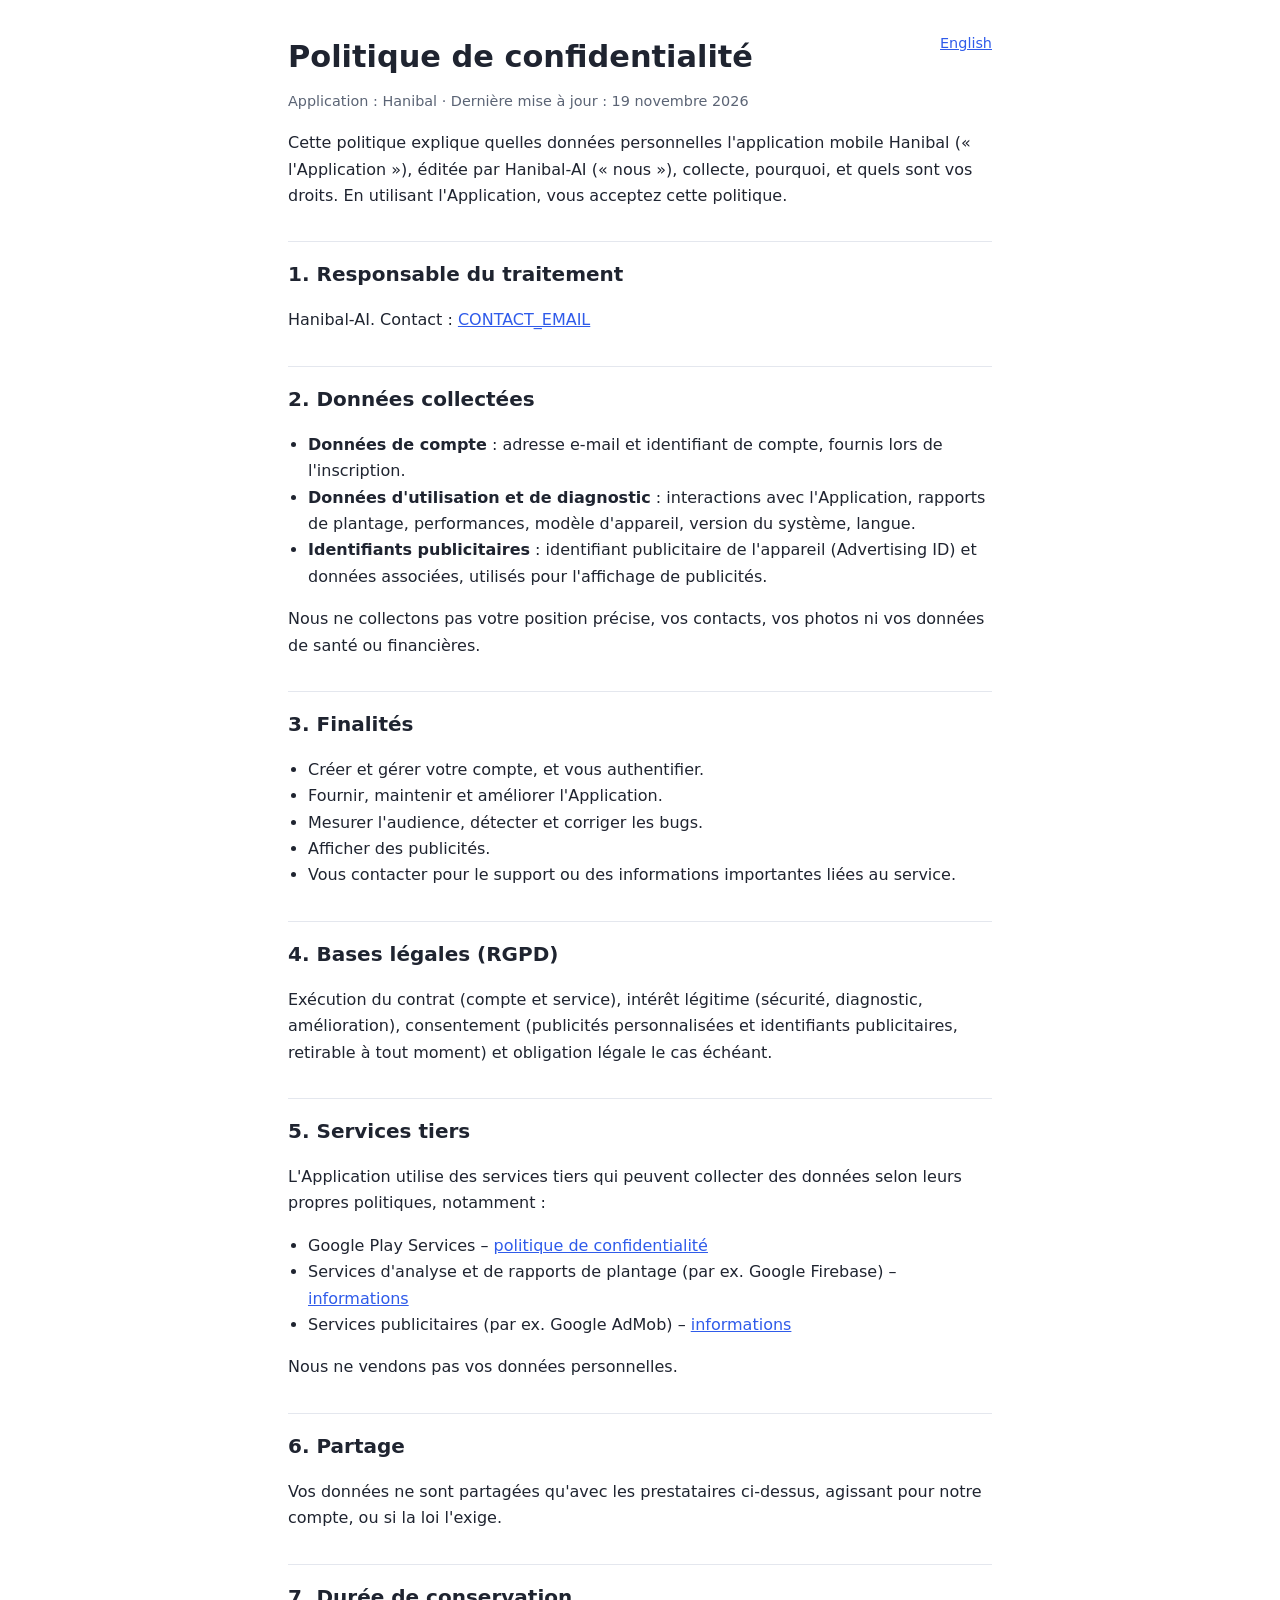
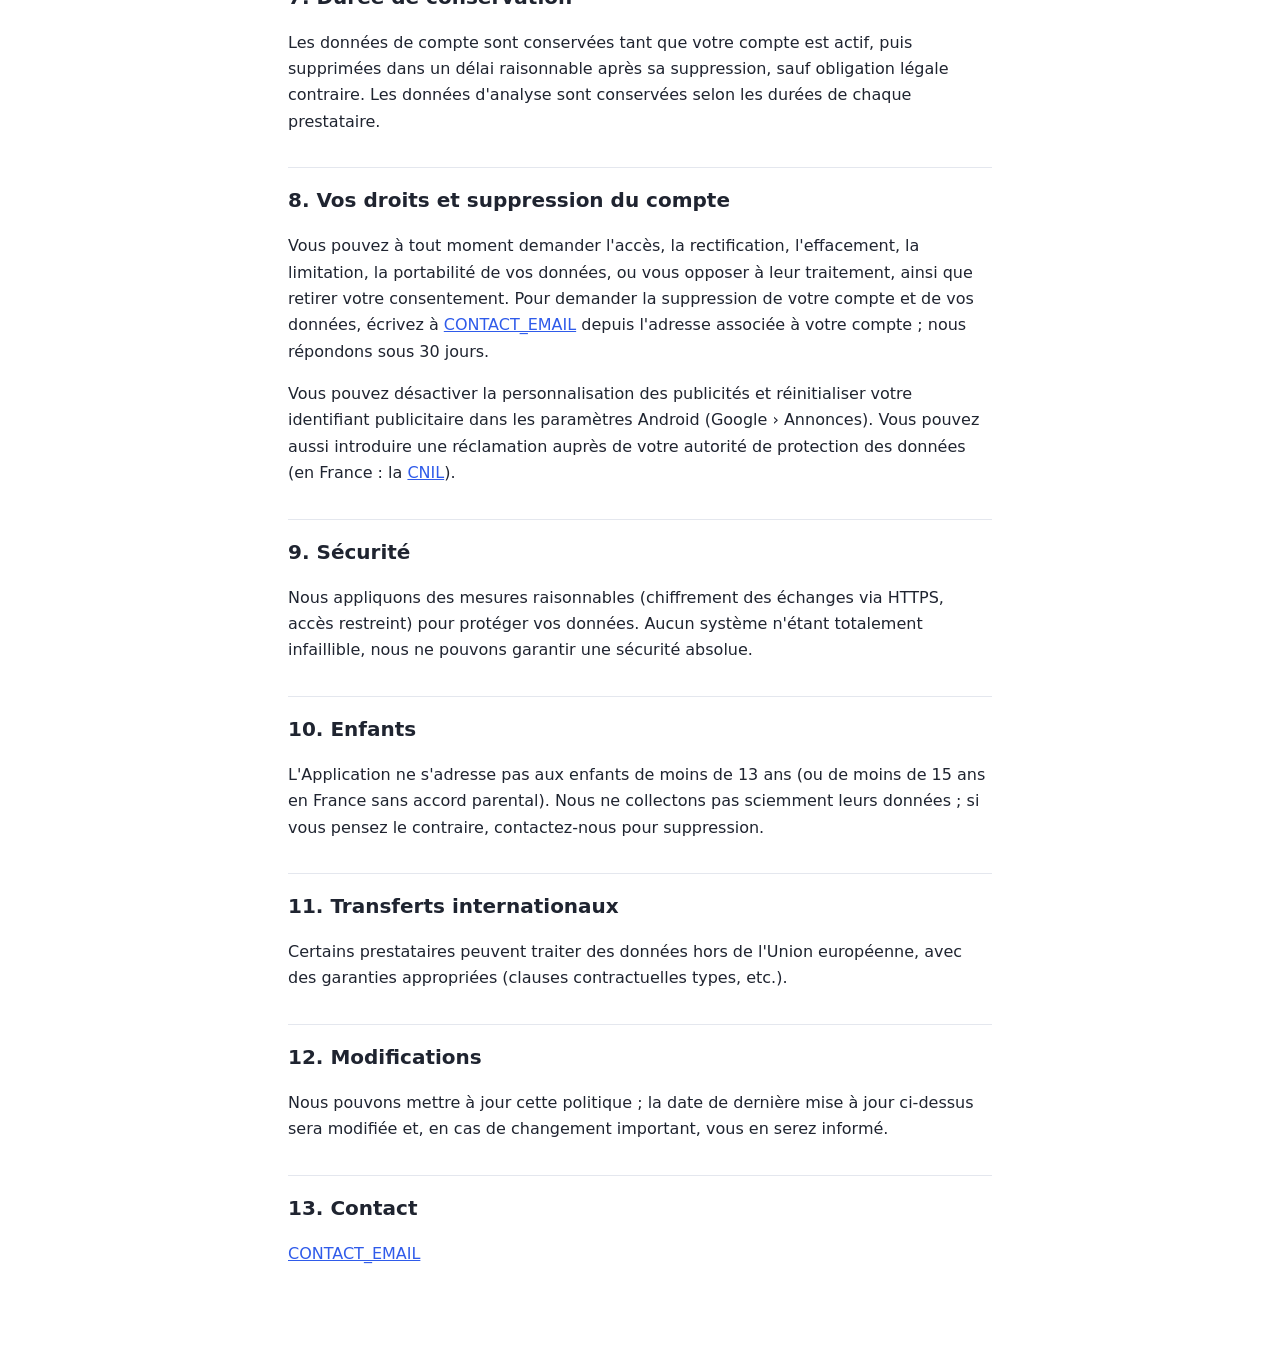
==== fr.html @ 9bd1adf8 "feat: first commit" ====
<!doctype html>
<html lang="fr">
<head>
<meta charset="utf-8">
<meta name="viewport" content="width=device-width,initial-scale=1">
<title>Politique de confidentialité – Hanibal</title>
<meta name="description" content="Politique de confidentialité de l'application Hanibal">
<link rel="stylesheet" href="style.css">
</head>
<body>
<main>
  <a class="lang" href="en.html" hreflang="en">English</a>
  <h1>Politique de confidentialité</h1>
  <p class="muted">Application : Hanibal · Dernière mise à jour : 19 novembre 2026</p>

  <p>Cette politique explique quelles données personnelles l'application mobile Hanibal (« l'Application »), éditée par Hanibal-AI (« nous »), collecte, pourquoi, et quels sont vos droits. En utilisant l'Application, vous acceptez cette politique.</p>

  <h2>1. Responsable du traitement</h2>
  <p>Hanibal-AI. Contact : <a href="mailto:CONTACT_EMAIL">CONTACT_EMAIL</a></p>

  <h2>2. Données collectées</h2>
  <ul>
    <li><strong>Données de compte</strong> : adresse e-mail et identifiant de compte, fournis lors de l'inscription.</li>
    <li><strong>Données d'utilisation et de diagnostic</strong> : interactions avec l'Application, rapports de plantage, performances, modèle d'appareil, version du système, langue.</li>
    <li><strong>Identifiants publicitaires</strong> : identifiant publicitaire de l'appareil (Advertising ID) et données associées, utilisés pour l'affichage de publicités.</li>
  </ul>
  <p>Nous ne collectons pas votre position précise, vos contacts, vos photos ni vos données de santé ou financières.</p>

  <h2>3. Finalités</h2>
  <ul>
    <li>Créer et gérer votre compte, et vous authentifier.</li>
    <li>Fournir, maintenir et améliorer l'Application.</li>
    <li>Mesurer l'audience, détecter et corriger les bugs.</li>
    <li>Afficher des publicités.</li>
    <li>Vous contacter pour le support ou des informations importantes liées au service.</li>
  </ul>

  <h2>4. Bases légales (RGPD)</h2>
  <p>Exécution du contrat (compte et service), intérêt légitime (sécurité, diagnostic, amélioration), consentement (publicités personnalisées et identifiants publicitaires, retirable à tout moment) et obligation légale le cas échéant.</p>

  <h2>5. Services tiers</h2>
  <p>L'Application utilise des services tiers qui peuvent collecter des données selon leurs propres politiques, notamment :</p>
  <ul>
    <li>Google Play Services – <a href="https://policies.google.com/privacy">politique de confidentialité</a></li>
    <li>Services d'analyse et de rapports de plantage (par ex. Google Firebase) – <a href="https://firebase.google.com/support/privacy">informations</a></li>
    <li>Services publicitaires (par ex. Google AdMob) – <a href="https://policies.google.com/technologies/ads">informations</a></li>
  </ul>
  <p>Nous ne vendons pas vos données personnelles.</p>

  <h2>6. Partage</h2>
  <p>Vos données ne sont partagées qu'avec les prestataires ci-dessus, agissant pour notre compte, ou si la loi l'exige.</p>

  <h2>7. Durée de conservation</h2>
  <p>Les données de compte sont conservées tant que votre compte est actif, puis supprimées dans un délai raisonnable après sa suppression, sauf obligation légale contraire. Les données d'analyse sont conservées selon les durées de chaque prestataire.</p>

  <h2>8. Vos droits et suppression du compte</h2>
  <p>Vous pouvez à tout moment demander l'accès, la rectification, l'effacement, la limitation, la portabilité de vos données, ou vous opposer à leur traitement, ainsi que retirer votre consentement. Pour demander la suppression de votre compte et de vos données, écrivez à <a href="mailto:CONTACT_EMAIL">CONTACT_EMAIL</a> depuis l'adresse associée à votre compte ; nous répondons sous 30 jours.</p>
  <p>Vous pouvez désactiver la personnalisation des publicités et réinitialiser votre identifiant publicitaire dans les paramètres Android (Google › Annonces). Vous pouvez aussi introduire une réclamation auprès de votre autorité de protection des données (en France : la <a href="https://www.cnil.fr">CNIL</a>).</p>

  <h2>9. Sécurité</h2>
  <p>Nous appliquons des mesures raisonnables (chiffrement des échanges via HTTPS, accès restreint) pour protéger vos données. Aucun système n'étant totalement infaillible, nous ne pouvons garantir une sécurité absolue.</p>

  <h2>10. Enfants</h2>
  <p>L'Application ne s'adresse pas aux enfants de moins de 13 ans (ou de moins de 15 ans en France sans accord parental). Nous ne collectons pas sciemment leurs données ; si vous pensez le contraire, contactez-nous pour suppression.</p>

  <h2>11. Transferts internationaux</h2>
  <p>Certains prestataires peuvent traiter des données hors de l'Union européenne, avec des garanties appropriées (clauses contractuelles types, etc.).</p>

  <h2>12. Modifications</h2>
  <p>Nous pouvons mettre à jour cette politique ; la date de dernière mise à jour ci-dessus sera modifiée et, en cas de changement important, vous en serez informé.</p>

  <h2>13. Contact</h2>
  <p><a href="mailto:CONTACT_EMAIL">CONTACT_EMAIL</a></p>
</main>
</body>
</html>
---- style.css ----
:root{--bg:#fff;--fg:#1f2430;--muted:#5b6475;--accent:#2f5bea;--line:#e4e7ee}
@media(prefers-color-scheme:dark){:root{--bg:#14171f;--fg:#e8eaf0;--muted:#9aa3b5;--accent:#7b9bff;--line:#2a3040}}
*{box-sizing:border-box}
body{margin:0;background:var(--bg);color:var(--fg);font:16px/1.65 system-ui,-apple-system,"Segoe UI",Roboto,sans-serif}
main{max-width:46rem;margin:0 auto;padding:2rem 1rem 4rem}
h1{font-size:1.9rem;line-height:1.25;margin:.2em 0}
h2{font-size:1.25rem;margin:2rem 0 .5rem;padding-top:1rem;border-top:1px solid var(--line)}
a{color:var(--accent)}
.muted{color:var(--muted);font-size:.9rem}
.lang{float:right;font-size:.9rem}
ul{padding-left:1.25rem}
.choices{display:flex;gap:1rem;flex-wrap:wrap;margin-top:1.5rem}
.choices a{padding:.8rem 1.4rem;border:1px solid var(--line);border-radius:.6rem;text-decoration:none;font-weight:600}
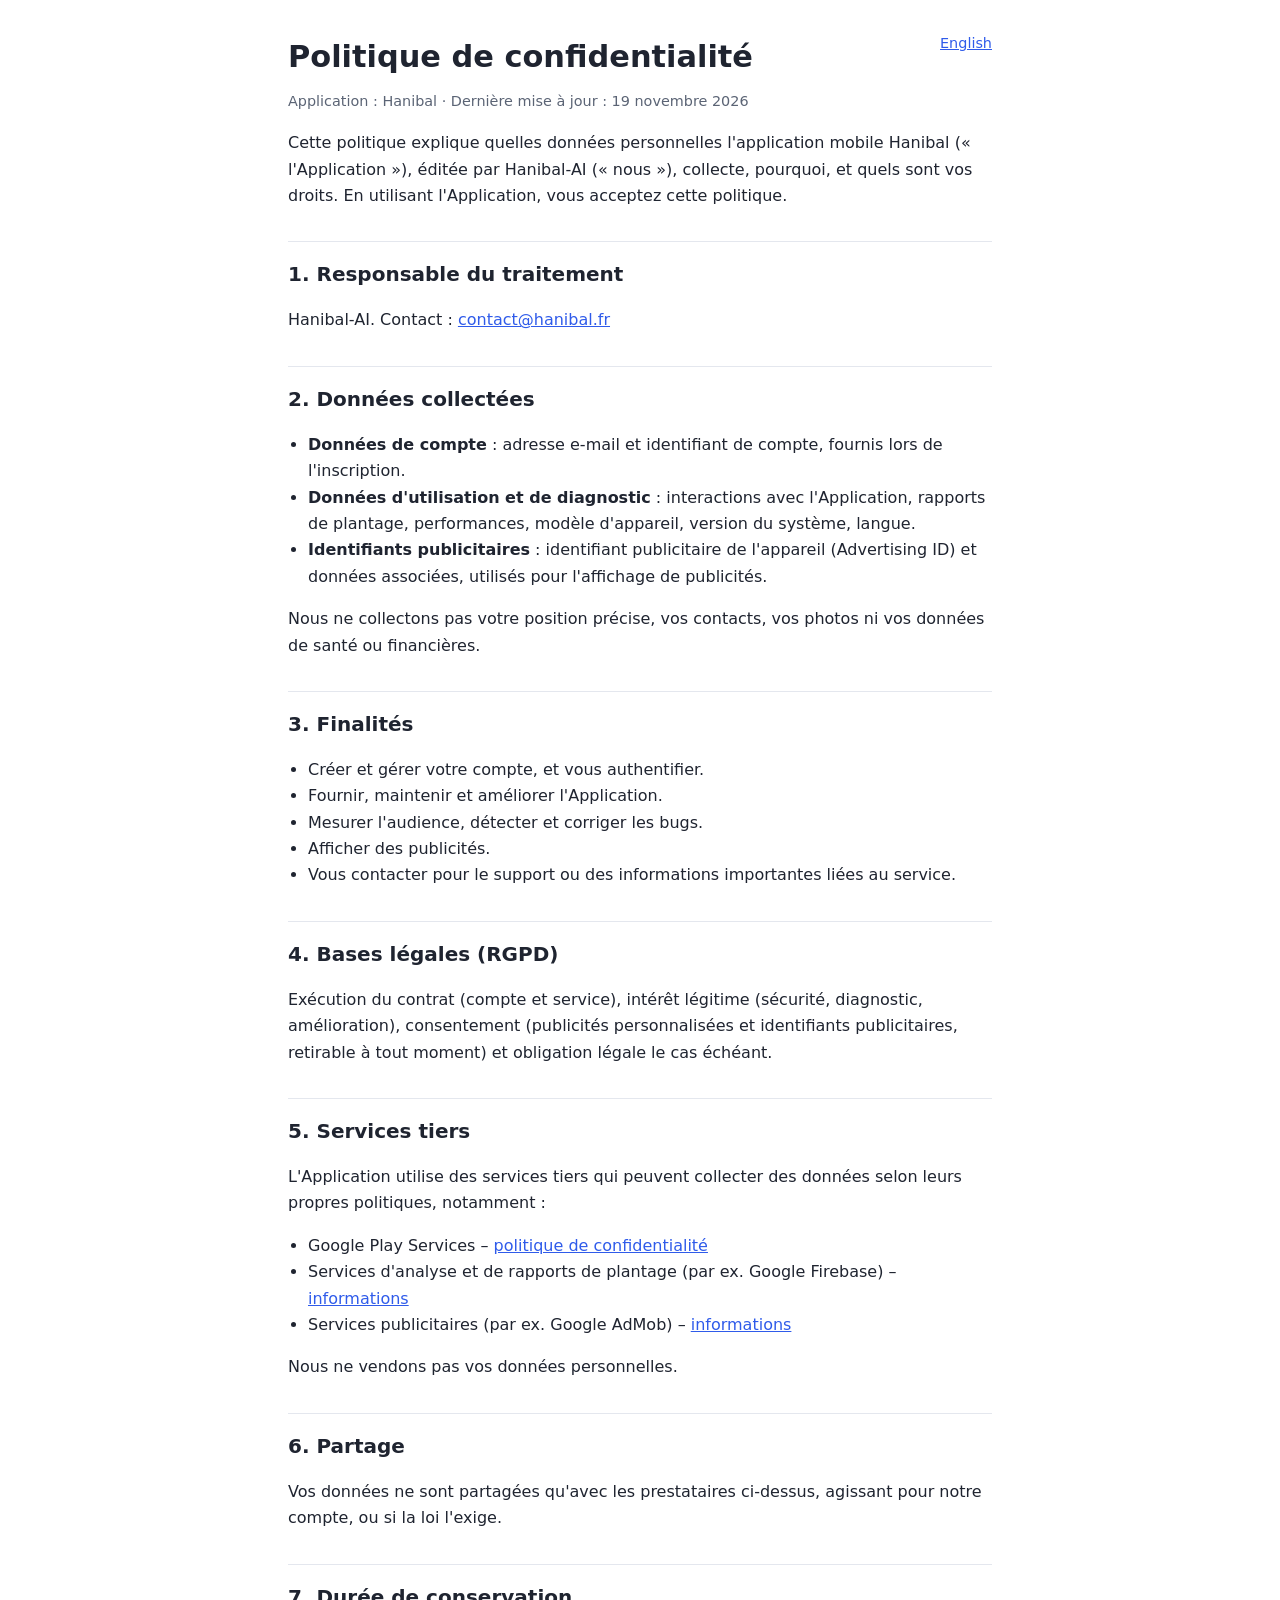
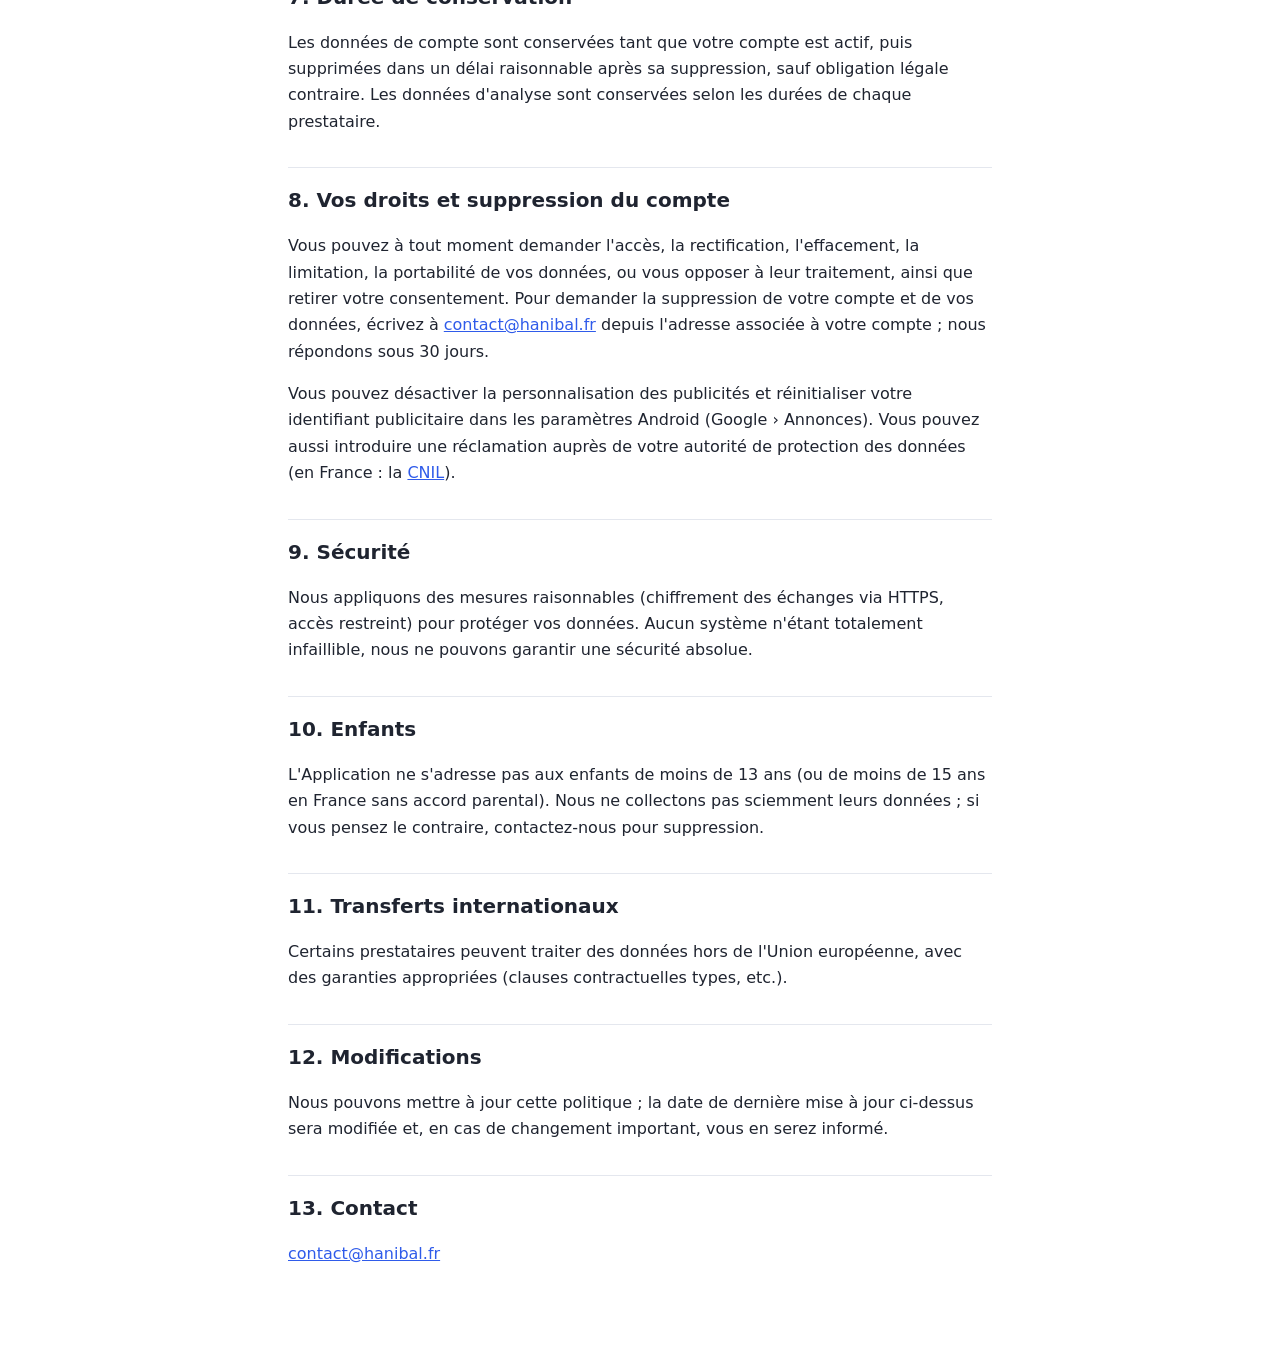
==== commit 5c877b4d: "feat: add email information" ====
--- a/fr.html
+++ b/fr.html
@@ -16,7 +16,7 @@
   <p>Cette politique explique quelles données personnelles l'application mobile Hanibal (« l'Application »), éditée par Hanibal-AI (« nous »), collecte, pourquoi, et quels sont vos droits. En utilisant l'Application, vous acceptez cette politique.</p>
 
   <h2>1. Responsable du traitement</h2>
-  <p>Hanibal-AI. Contact : <a href="mailto:CONTACT_EMAIL">CONTACT_EMAIL</a></p>
+  <p>Hanibal-AI. Contact : <a href="mailto:contact@hanibal.fr">contact@hanibal.fr</a></p>
 
   <h2>2. Données collectées</h2>
   <ul>
@@ -54,7 +54,7 @@
   <p>Les données de compte sont conservées tant que votre compte est actif, puis supprimées dans un délai raisonnable après sa suppression, sauf obligation légale contraire. Les données d'analyse sont conservées selon les durées de chaque prestataire.</p>
 
   <h2>8. Vos droits et suppression du compte</h2>
-  <p>Vous pouvez à tout moment demander l'accès, la rectification, l'effacement, la limitation, la portabilité de vos données, ou vous opposer à leur traitement, ainsi que retirer votre consentement. Pour demander la suppression de votre compte et de vos données, écrivez à <a href="mailto:CONTACT_EMAIL">CONTACT_EMAIL</a> depuis l'adresse associée à votre compte ; nous répondons sous 30 jours.</p>
+  <p>Vous pouvez à tout moment demander l'accès, la rectification, l'effacement, la limitation, la portabilité de vos données, ou vous opposer à leur traitement, ainsi que retirer votre consentement. Pour demander la suppression de votre compte et de vos données, écrivez à <a href="mailto:contact@hanibal.fr">contact@hanibal.fr</a> depuis l'adresse associée à votre compte ; nous répondons sous 30 jours.</p>
   <p>Vous pouvez désactiver la personnalisation des publicités et réinitialiser votre identifiant publicitaire dans les paramètres Android (Google › Annonces). Vous pouvez aussi introduire une réclamation auprès de votre autorité de protection des données (en France : la <a href="https://www.cnil.fr">CNIL</a>).</p>
 
   <h2>9. Sécurité</h2>
@@ -70,7 +70,7 @@
   <p>Nous pouvons mettre à jour cette politique ; la date de dernière mise à jour ci-dessus sera modifiée et, en cas de changement important, vous en serez informé.</p>
 
   <h2>13. Contact</h2>
-  <p><a href="mailto:CONTACT_EMAIL">CONTACT_EMAIL</a></p>
+  <p><a href="mailto:contact@hanibal.fr">contact@hanibal.fr</a></p>
 </main>
 </body>
 </html>
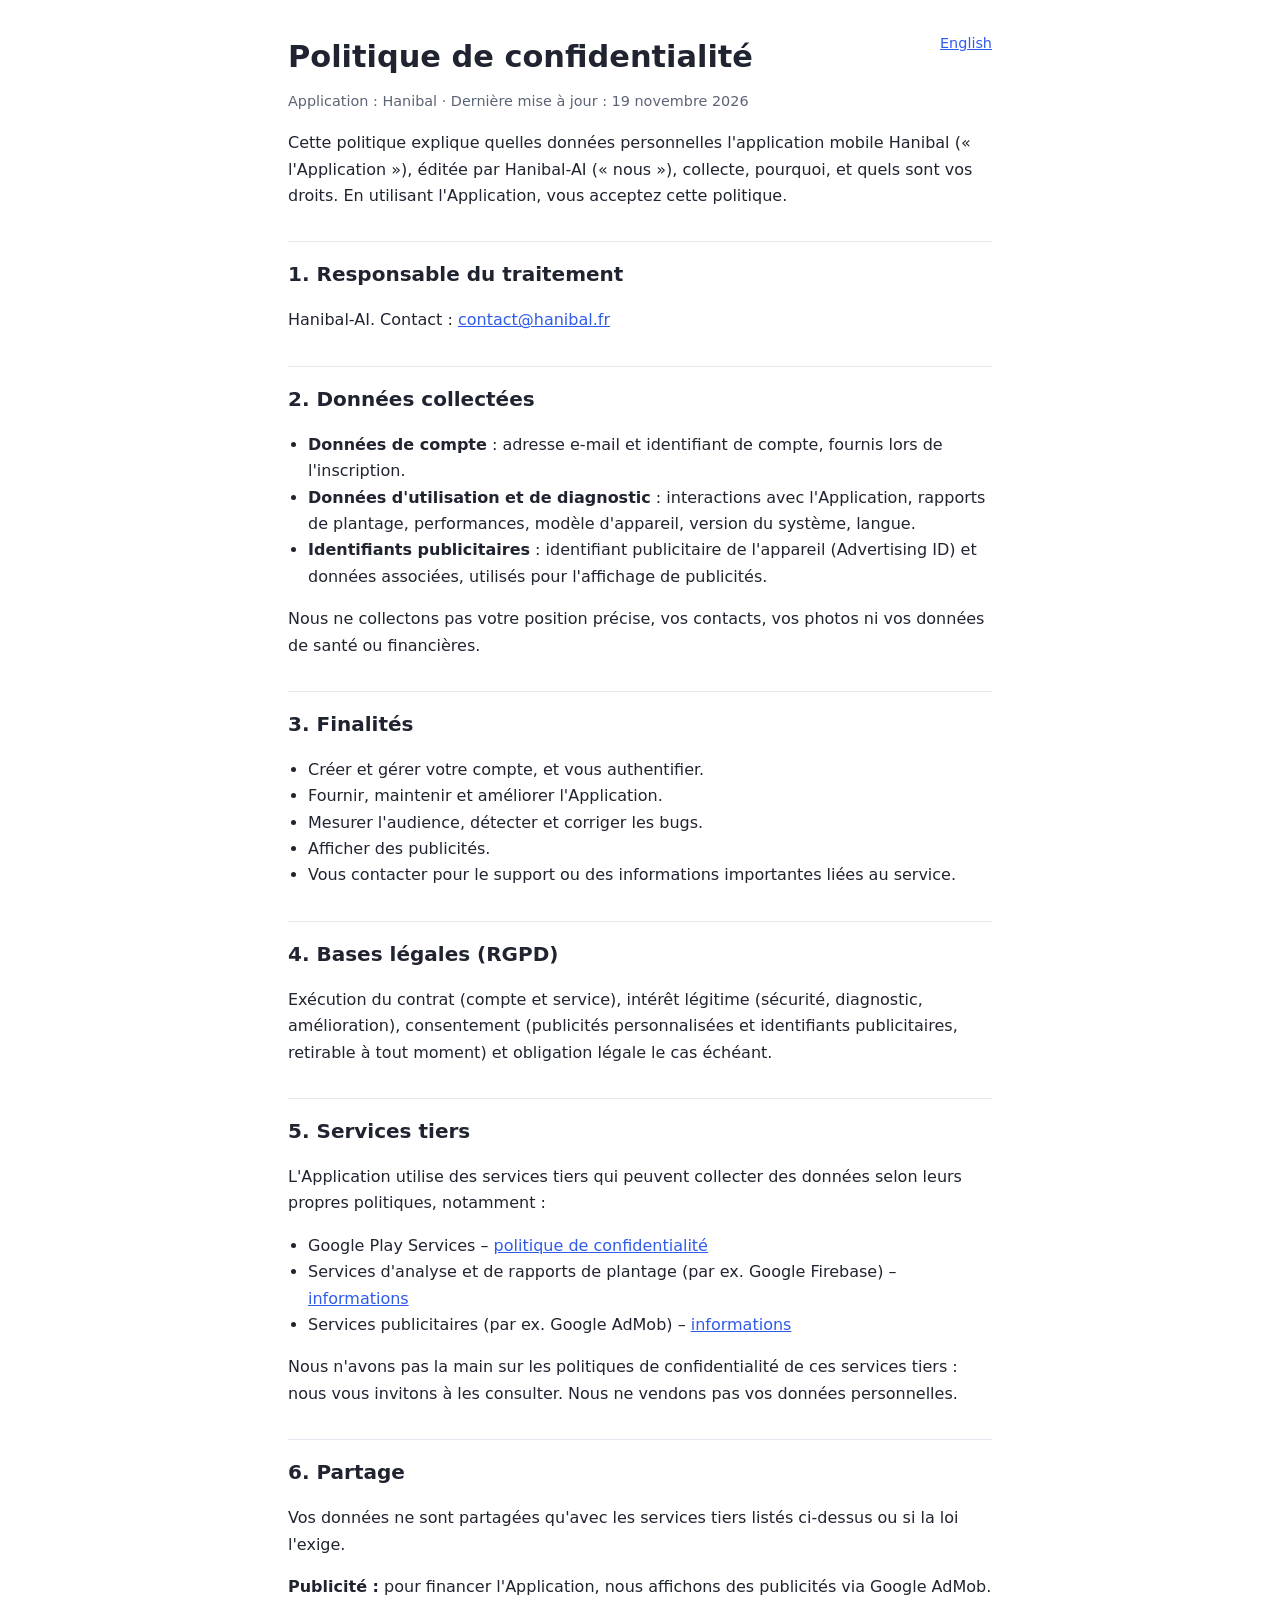
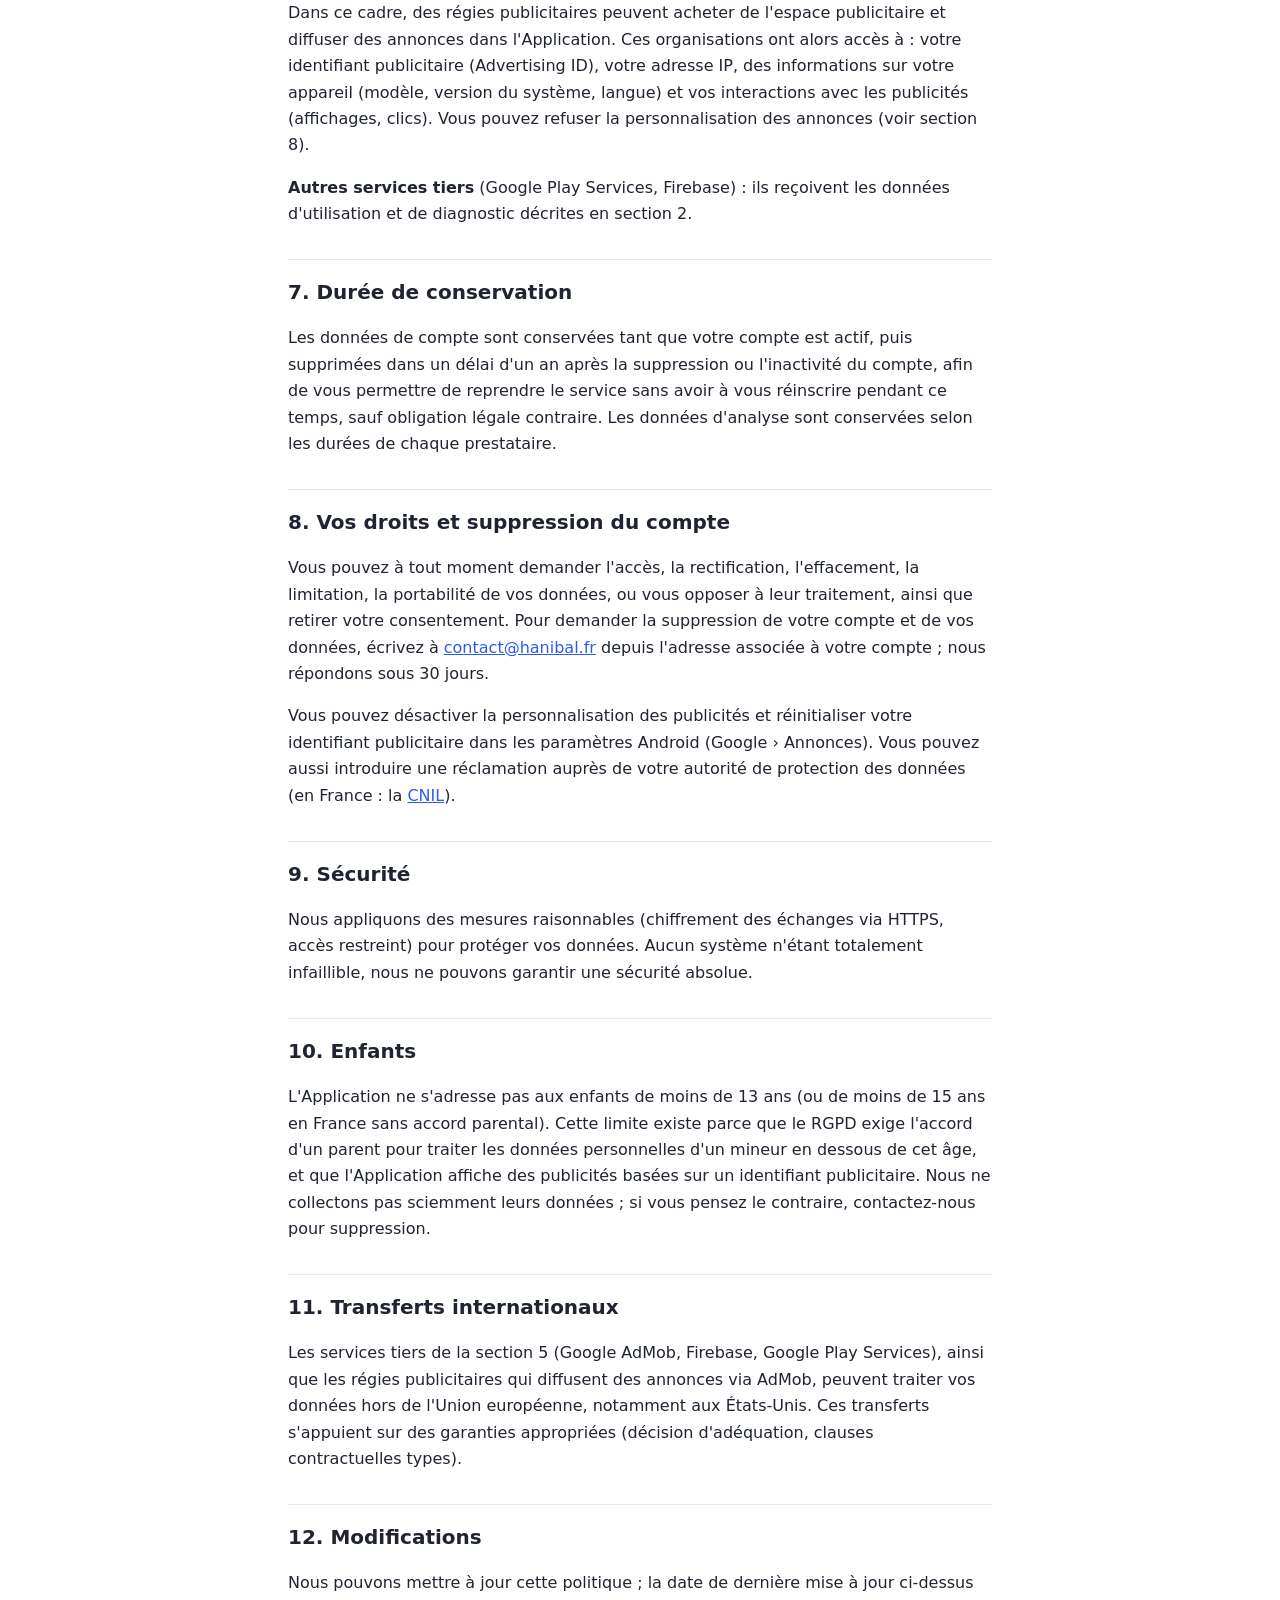
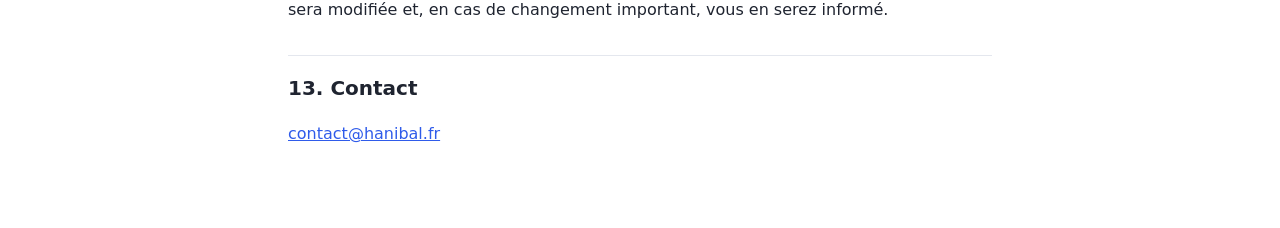
==== commit 6a424efa: "feat: change text" ====
--- a/fr.html
+++ b/fr.html
@@ -45,13 +45,15 @@
     <li>Services d'analyse et de rapports de plantage (par ex. Google Firebase) – <a href="https://firebase.google.com/support/privacy">informations</a></li>
     <li>Services publicitaires (par ex. Google AdMob) – <a href="https://policies.google.com/technologies/ads">informations</a></li>
   </ul>
-  <p>Nous ne vendons pas vos données personnelles.</p>
+  <p>Nous n'avons pas la main sur les politiques de confidentialité de ces services tiers : nous vous invitons à les consulter. Nous ne vendons pas vos données personnelles.</p>
 
   <h2>6. Partage</h2>
-  <p>Vos données ne sont partagées qu'avec les prestataires ci-dessus, agissant pour notre compte, ou si la loi l'exige.</p>
+  <p>Vos données ne sont partagées qu'avec les services tiers listés ci-dessus ou si la loi l'exige.</p>
+  <p><strong>Publicité :</strong> pour financer l'Application, nous affichons des publicités via Google AdMob. Dans ce cadre, des régies publicitaires peuvent acheter de l'espace publicitaire et diffuser des annonces dans l'Application. Ces organisations ont alors accès à : votre identifiant publicitaire (Advertising ID), votre adresse IP, des informations sur votre appareil (modèle, version du système, langue) et vos interactions avec les publicités (affichages, clics). Vous pouvez refuser la personnalisation des annonces (voir section 8).</p>
+  <p><strong>Autres services tiers</strong> (Google Play Services, Firebase) : ils reçoivent les données d'utilisation et de diagnostic décrites en section 2.</p>
 
   <h2>7. Durée de conservation</h2>
-  <p>Les données de compte sont conservées tant que votre compte est actif, puis supprimées dans un délai raisonnable après sa suppression, sauf obligation légale contraire. Les données d'analyse sont conservées selon les durées de chaque prestataire.</p>
+  <p>Les données de compte sont conservées tant que votre compte est actif, puis supprimées dans un délai d'un an après la suppression ou l'inactivité du compte, afin de vous permettre de reprendre le service sans avoir à vous réinscrire pendant ce temps, sauf obligation légale contraire. Les données d'analyse sont conservées selon les durées de chaque prestataire.</p>
 
   <h2>8. Vos droits et suppression du compte</h2>
   <p>Vous pouvez à tout moment demander l'accès, la rectification, l'effacement, la limitation, la portabilité de vos données, ou vous opposer à leur traitement, ainsi que retirer votre consentement. Pour demander la suppression de votre compte et de vos données, écrivez à <a href="mailto:contact@hanibal.fr">contact@hanibal.fr</a> depuis l'adresse associée à votre compte ; nous répondons sous 30 jours.</p>
@@ -61,10 +63,10 @@
   <p>Nous appliquons des mesures raisonnables (chiffrement des échanges via HTTPS, accès restreint) pour protéger vos données. Aucun système n'étant totalement infaillible, nous ne pouvons garantir une sécurité absolue.</p>
 
   <h2>10. Enfants</h2>
-  <p>L'Application ne s'adresse pas aux enfants de moins de 13 ans (ou de moins de 15 ans en France sans accord parental). Nous ne collectons pas sciemment leurs données ; si vous pensez le contraire, contactez-nous pour suppression.</p>
+  <p>L'Application ne s'adresse pas aux enfants de moins de 13 ans (ou de moins de 15 ans en France sans accord parental). Cette limite existe parce que le RGPD exige l'accord d'un parent pour traiter les données personnelles d'un mineur en dessous de cet âge, et que l'Application affiche des publicités basées sur un identifiant publicitaire. Nous ne collectons pas sciemment leurs données ; si vous pensez le contraire, contactez-nous pour suppression.</p>
 
   <h2>11. Transferts internationaux</h2>
-  <p>Certains prestataires peuvent traiter des données hors de l'Union européenne, avec des garanties appropriées (clauses contractuelles types, etc.).</p>
+  <p>Les services tiers de la section 5 (Google AdMob, Firebase, Google Play Services), ainsi que les régies publicitaires qui diffusent des annonces via AdMob, peuvent traiter vos données hors de l'Union européenne, notamment aux États-Unis. Ces transferts s'appuient sur des garanties appropriées (décision d'adéquation, clauses contractuelles types).</p>
 
   <h2>12. Modifications</h2>
   <p>Nous pouvons mettre à jour cette politique ; la date de dernière mise à jour ci-dessus sera modifiée et, en cas de changement important, vous en serez informé.</p>
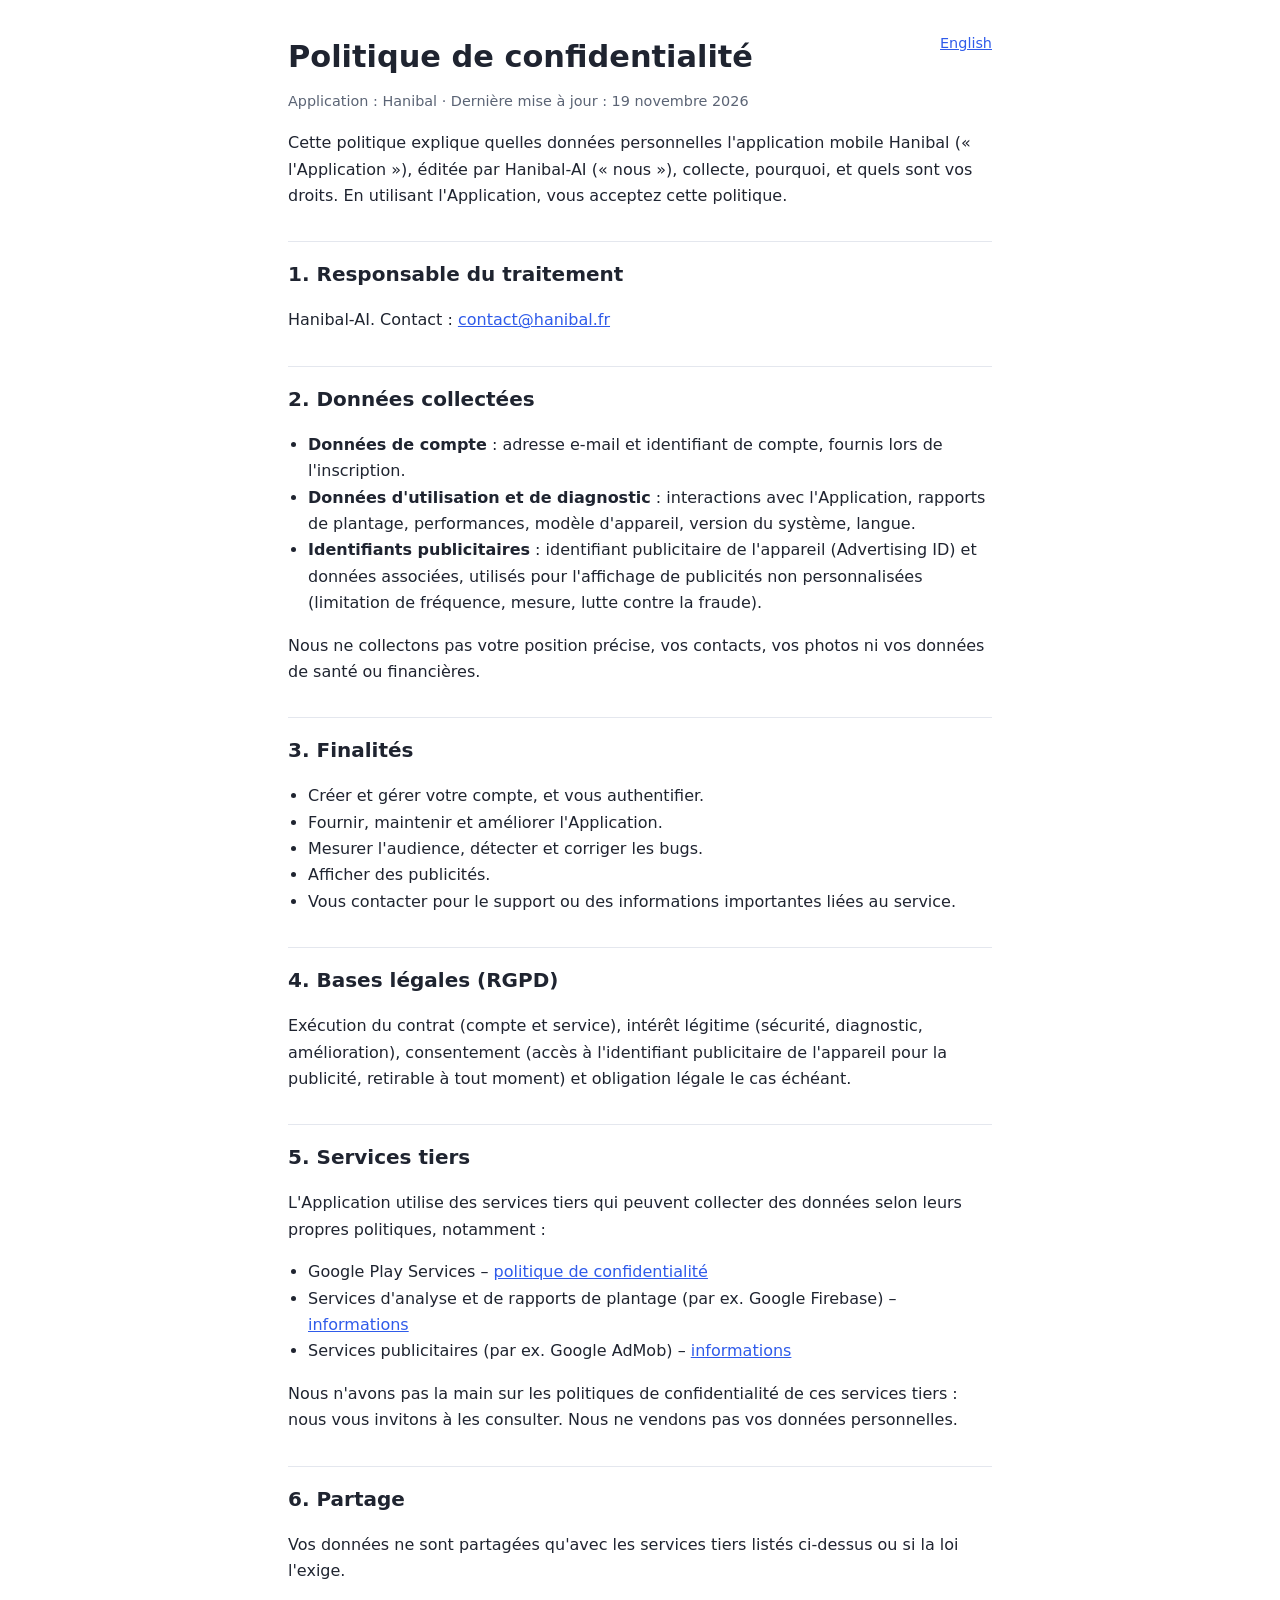
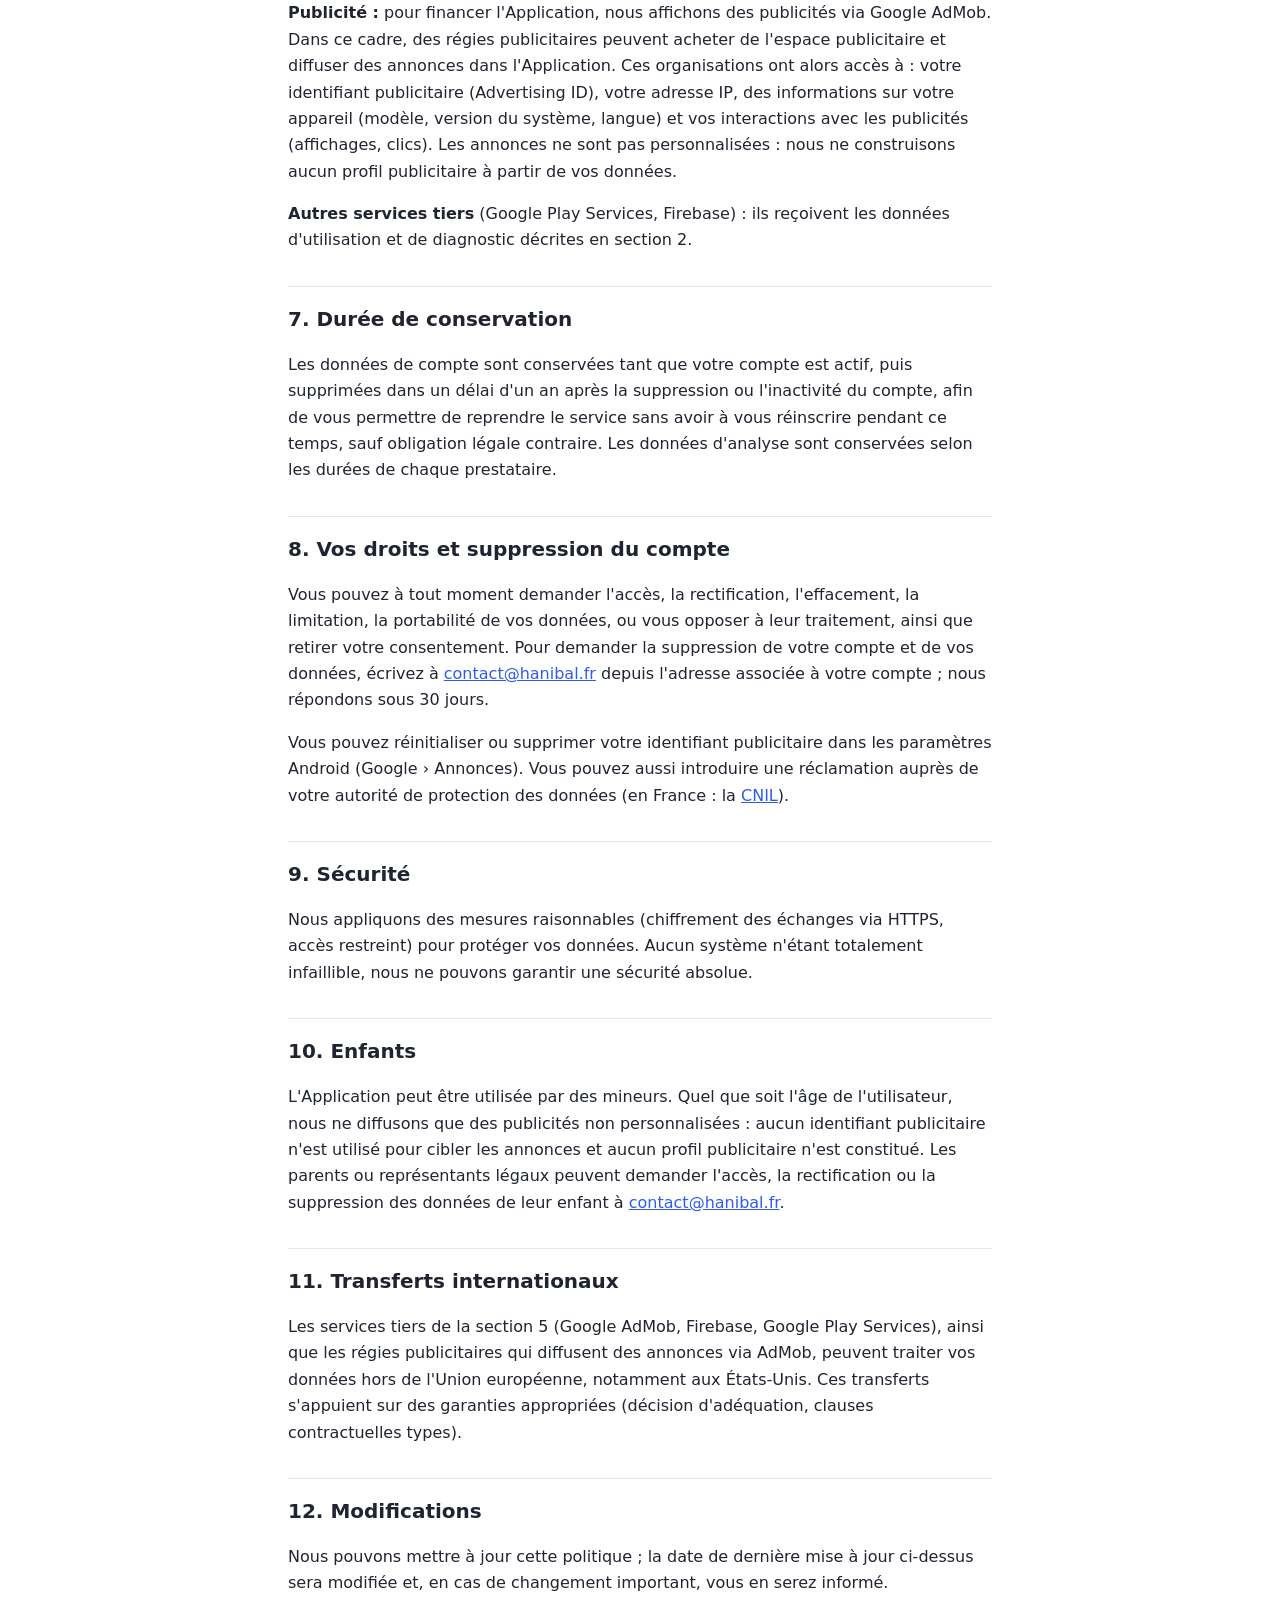
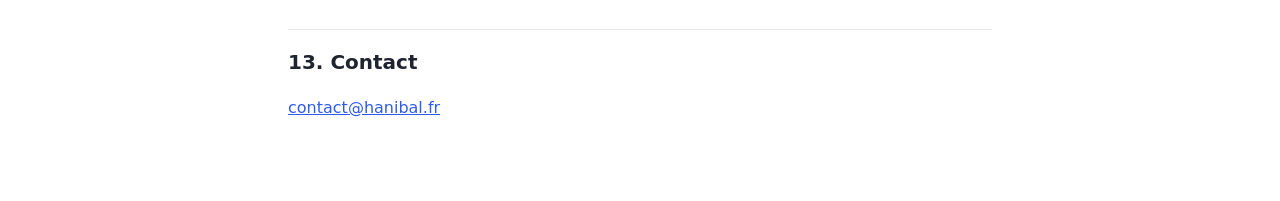
==== commit bad061f8: "feat: change text section" ====
--- a/fr.html
+++ b/fr.html
@@ -22,7 +22,7 @@
   <ul>
     <li><strong>Données de compte</strong> : adresse e-mail et identifiant de compte, fournis lors de l'inscription.</li>
     <li><strong>Données d'utilisation et de diagnostic</strong> : interactions avec l'Application, rapports de plantage, performances, modèle d'appareil, version du système, langue.</li>
-    <li><strong>Identifiants publicitaires</strong> : identifiant publicitaire de l'appareil (Advertising ID) et données associées, utilisés pour l'affichage de publicités.</li>
+    <li><strong>Identifiants publicitaires</strong> : identifiant publicitaire de l'appareil (Advertising ID) et données associées, utilisés pour l'affichage de publicités non personnalisées (limitation de fréquence, mesure, lutte contre la fraude).</li>
   </ul>
   <p>Nous ne collectons pas votre position précise, vos contacts, vos photos ni vos données de santé ou financières.</p>
 
@@ -36,7 +36,7 @@
   </ul>
 
   <h2>4. Bases légales (RGPD)</h2>
-  <p>Exécution du contrat (compte et service), intérêt légitime (sécurité, diagnostic, amélioration), consentement (publicités personnalisées et identifiants publicitaires, retirable à tout moment) et obligation légale le cas échéant.</p>
+  <p>Exécution du contrat (compte et service), intérêt légitime (sécurité, diagnostic, amélioration), consentement (accès à l'identifiant publicitaire de l'appareil pour la publicité, retirable à tout moment) et obligation légale le cas échéant.</p>
 
   <h2>5. Services tiers</h2>
   <p>L'Application utilise des services tiers qui peuvent collecter des données selon leurs propres politiques, notamment :</p>
@@ -49,7 +49,7 @@
 
   <h2>6. Partage</h2>
   <p>Vos données ne sont partagées qu'avec les services tiers listés ci-dessus ou si la loi l'exige.</p>
-  <p><strong>Publicité :</strong> pour financer l'Application, nous affichons des publicités via Google AdMob. Dans ce cadre, des régies publicitaires peuvent acheter de l'espace publicitaire et diffuser des annonces dans l'Application. Ces organisations ont alors accès à : votre identifiant publicitaire (Advertising ID), votre adresse IP, des informations sur votre appareil (modèle, version du système, langue) et vos interactions avec les publicités (affichages, clics). Vous pouvez refuser la personnalisation des annonces (voir section 8).</p>
+  <p><strong>Publicité :</strong> pour financer l'Application, nous affichons des publicités via Google AdMob. Dans ce cadre, des régies publicitaires peuvent acheter de l'espace publicitaire et diffuser des annonces dans l'Application. Ces organisations ont alors accès à : votre identifiant publicitaire (Advertising ID), votre adresse IP, des informations sur votre appareil (modèle, version du système, langue) et vos interactions avec les publicités (affichages, clics). Les annonces ne sont pas personnalisées : nous ne construisons aucun profil publicitaire à partir de vos données.</p>
   <p><strong>Autres services tiers</strong> (Google Play Services, Firebase) : ils reçoivent les données d'utilisation et de diagnostic décrites en section 2.</p>
 
   <h2>7. Durée de conservation</h2>
@@ -57,13 +57,13 @@
 
   <h2>8. Vos droits et suppression du compte</h2>
   <p>Vous pouvez à tout moment demander l'accès, la rectification, l'effacement, la limitation, la portabilité de vos données, ou vous opposer à leur traitement, ainsi que retirer votre consentement. Pour demander la suppression de votre compte et de vos données, écrivez à <a href="mailto:contact@hanibal.fr">contact@hanibal.fr</a> depuis l'adresse associée à votre compte ; nous répondons sous 30 jours.</p>
-  <p>Vous pouvez désactiver la personnalisation des publicités et réinitialiser votre identifiant publicitaire dans les paramètres Android (Google › Annonces). Vous pouvez aussi introduire une réclamation auprès de votre autorité de protection des données (en France : la <a href="https://www.cnil.fr">CNIL</a>).</p>
+  <p>Vous pouvez réinitialiser ou supprimer votre identifiant publicitaire dans les paramètres Android (Google › Annonces). Vous pouvez aussi introduire une réclamation auprès de votre autorité de protection des données (en France : la <a href="https://www.cnil.fr">CNIL</a>).</p>
 
   <h2>9. Sécurité</h2>
   <p>Nous appliquons des mesures raisonnables (chiffrement des échanges via HTTPS, accès restreint) pour protéger vos données. Aucun système n'étant totalement infaillible, nous ne pouvons garantir une sécurité absolue.</p>
 
   <h2>10. Enfants</h2>
-  <p>L'Application ne s'adresse pas aux enfants de moins de 13 ans (ou de moins de 15 ans en France sans accord parental). Cette limite existe parce que le RGPD exige l'accord d'un parent pour traiter les données personnelles d'un mineur en dessous de cet âge, et que l'Application affiche des publicités basées sur un identifiant publicitaire. Nous ne collectons pas sciemment leurs données ; si vous pensez le contraire, contactez-nous pour suppression.</p>
+  <p>L'Application peut être utilisée par des mineurs. Quel que soit l'âge de l'utilisateur, nous ne diffusons que des publicités non personnalisées : aucun identifiant publicitaire n'est utilisé pour cibler les annonces et aucun profil publicitaire n'est constitué. Les parents ou représentants légaux peuvent demander l'accès, la rectification ou la suppression des données de leur enfant à <a href="mailto:contact@hanibal.fr">contact@hanibal.fr</a>.</p>
 
   <h2>11. Transferts internationaux</h2>
   <p>Les services tiers de la section 5 (Google AdMob, Firebase, Google Play Services), ainsi que les régies publicitaires qui diffusent des annonces via AdMob, peuvent traiter vos données hors de l'Union européenne, notamment aux États-Unis. Ces transferts s'appuient sur des garanties appropriées (décision d'adéquation, clauses contractuelles types).</p>
